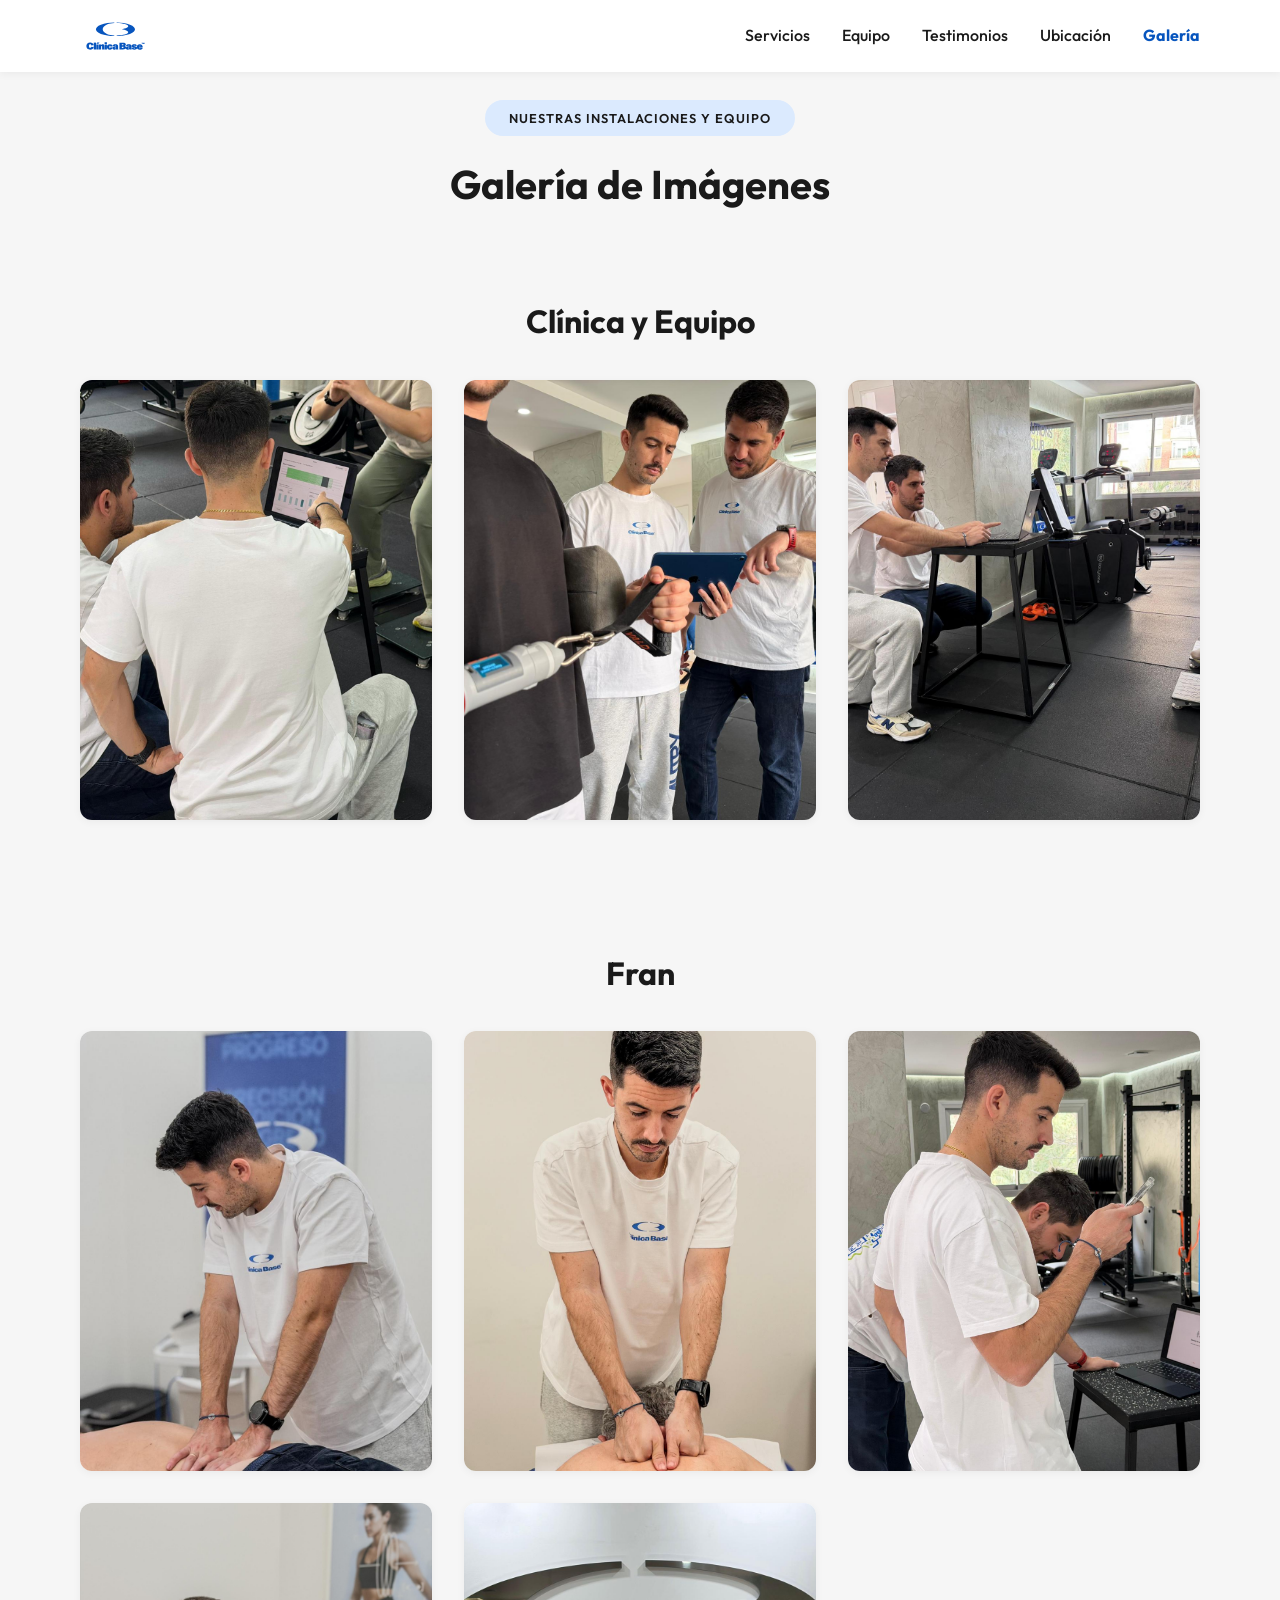
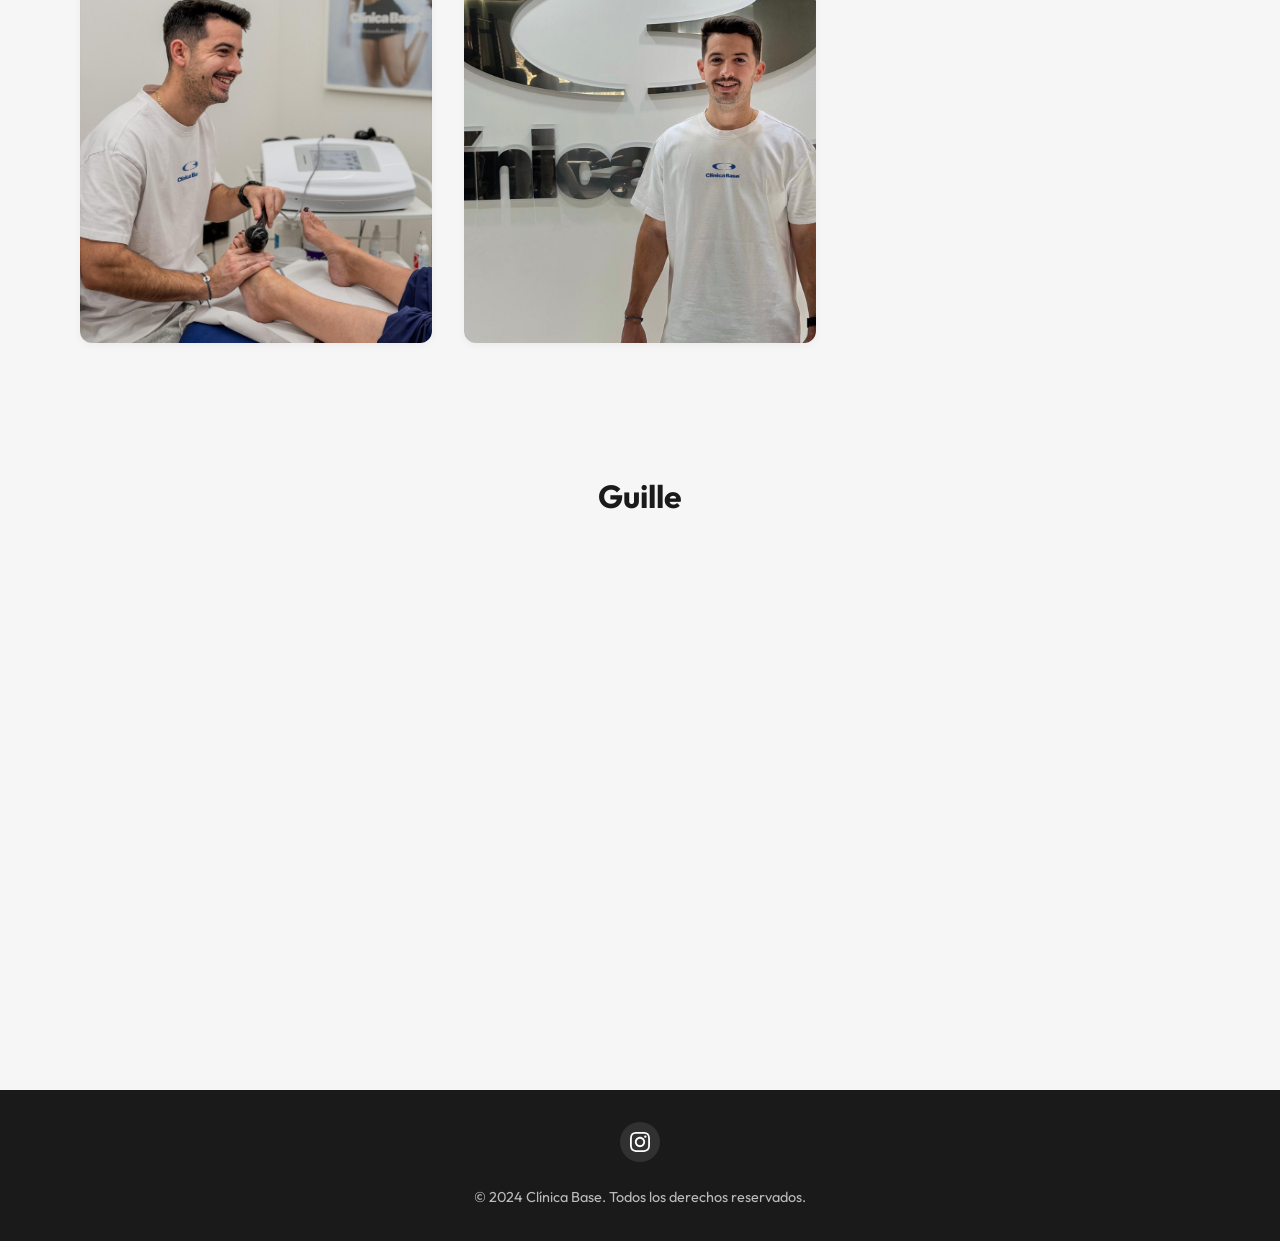
==== galeria.html @ cfa4b351 "imagenes e info personal" ====
<!DOCTYPE html>
<html lang="es">

<head>
    <!-- Google Analytics (GA4) -->
    <!-- Google tag (gtag.js) -->
    <script async src="https://www.googletagmanager.com/gtag/js?id=G-JNHDDGL425"></script>
    <script>
        window.dataLayer = window.dataLayer || [];
        function gtag() { dataLayer.push(arguments); }
        gtag('js', new Date());

        gtag('config', 'G-JNHDDGL425');
    </script>
    <meta charset="UTF-8">
    <meta name="viewport" content="width=device-width, initial-scale=1.0">
    <title>Galería - Clínica Base Fisioterapia</title>
    <meta name="description"
        content="Galería de imágenes de Clínica Base, nuestros profesionales Fran y Guille, y nuestras instalaciones.">

    <link rel="icon" type="image/svg+xml" href="assets/images/symbol.svg">
    <link rel="preconnect" href="https://fonts.googleapis.com">
    <link rel="preconnect" href="https://fonts.gstatic.com" crossorigin>
    <link href="https://fonts.googleapis.com/css2?family=Outfit:wght@300;400;600;700&display=swap" rel="stylesheet">
    <link rel="stylesheet" href="css/style.css?v=3">
</head>

<body>

    <header class="header">
        <div class="container header__container">
            <a href="index.html" class="logo">
                <img src="assets/images/logo.svg" alt="Clínica Base" style="height: 40px;">
            </a>
            <nav class="nav">
                <ul class="nav__list">
                    <li class="nav__item"><a href="index.html#servicios" class="nav__link">Servicios</a></li>
                    <li class="nav__item"><a href="index.html#equipo" class="nav__link">Equipo</a></li>
                    <li class="nav__item"><a href="index.html#testimonios" class="nav__link">Testimonios</a></li>
                    <li class="nav__item"><a href="index.html#ubicacion" class="nav__link">Ubicación</a></li>
                    <li class="nav__item"><a href="galeria.html" class="nav__link"
                            style="color: var(--color-primary); font-weight: 700;">Galería</a></li>
                </ul>
            </nav>
            <button class="nav-toggle" aria-label="Abrir menú">
                <span class="hamburger"></span>
            </button>
        </div>
    </header>

    <main style="padding-top: 100px;">
        <div class="container">
            <div class="section__header" style="text-align: center; margin-bottom: 3rem;">
                <span class="badge">NUESTRAS INSTALACIONES Y EQUIPO</span>
                <h1 class="section__title">Galería de Imágenes</h1>
            </div>

            <!-- Equipo / Clinica (Los Dos) -->
            <section class="gallery-section" id="clinica">
                <h2 class="gallery-category">Clínica y Equipo</h2>
                <div class="gallery__grid">
                    <div class="gallery-item">
                        <img src="assets/images/Fotos_losDos/PHOTO-2026-02-16-11-26-16.jpg" alt="Clínica y Equipo 1"
                            loading="lazy">
                    </div>
                    <div class="gallery-item">
                        <img src="assets/images/Fotos_losDos/PHOTO-2026-02-16-11-26-18.jpg" alt="Clínica y Equipo 2"
                            loading="lazy">
                    </div>
                    <div class="gallery-item">
                        <img src="assets/images/Fotos_losDos/PHOTO-2026-02-16-11-26-23.jpg" alt="Clínica y Equipo 3"
                            loading="lazy">
                    </div>
                </div>
            </section>

            <!-- Fran -->
            <section class="gallery-section" id="fran">
                <h2 class="gallery-category">Fran</h2>
                <div class="gallery__grid">
                    <div class="gallery-item">
                        <img src="assets/images/fotos_fran/PHOTO-2026-02-16-11-26-14.jpg" alt="Fran - Fisioterapia"
                            loading="lazy">
                    </div>
                    <div class="gallery-item">
                        <img src="assets/images/fotos_fran/PHOTO-2026-02-16-11-26-15.jpg" alt="Fran - Fisioterapia"
                            loading="lazy">
                    </div>
                    <div class="gallery-item">
                        <img src="assets/images/fotos_fran/PHOTO-2026-02-16-11-26-20.jpg" alt="Fran - Fisioterapia"
                            loading="lazy">
                    </div>
                    <div class="gallery-item">
                        <img src="assets/images/fotos_fran/PHOTO-2026-02-16-11-26-24 2.jpg" alt="Fran - Fisioterapia"
                            loading="lazy">
                    </div>
                    <div class="gallery-item">
                        <img src="assets/images/fotos_fran/PHOTO-2026-02-16-11-26-24.jpg" alt="Fran - Fisioterapia"
                            loading="lazy">
                    </div>
                </div>
            </section>

            <!-- Guille -->
            <section class="gallery-section" id="guille">
                <h2 class="gallery-category">Guille</h2>
                <div class="gallery__grid">
                    <div class="gallery-item">
                        <img src="assets/images/fotos_guille/PHOTO-2026-02-16-08-58-15 2.jpg"
                            alt="Guille - Fisioterapia" loading="lazy">
                    </div>
                    <div class="gallery-item">
                        <img src="assets/images/fotos_guille/PHOTO-2026-02-16-08-58-15.jpg" alt="Guille - Fisioterapia"
                            loading="lazy">
                    </div>
                </div>
            </section>

        </div>
    </main>

    <footer class="footer">
        <div class="container footer__container">
            <div class="footer__social">
                <a href="https://www.instagram.com/clinicabasefisioterapia/" target="_blank" class="social-link"
                    aria-label="Síguenos en Instagram">
                    <svg xmlns="http://www.w3.org/2000/svg" width="24" height="24" viewBox="0 0 24 24"
                        fill="currentColor">
                        <path
                            d="M12 2.163c3.204 0 3.584.012 4.85.07 3.252.148 4.771 1.691 4.919 4.919.058 1.265.069 1.645.069 4.849 0 3.205-.012 3.584-.069 4.849-.149 3.225-1.664 4.771-4.919 4.919-1.266.058-1.644.07-4.85.07-3.204 0-3.584-.012-4.849-.07-3.26-.149-4.771-1.699-4.919-4.92-.058-1.265-.07-1.644-.07-4.849 0-3.204.013-3.583.07-4.849.149-3.227 1.664-4.771 4.919-4.919 1.266-.057 1.645-.069 4.849-.069zm0-2.163c-3.259 0-3.667.014-4.947.072-4.358.2-6.78 2.618-6.98 6.98-.059 1.281-.073 1.689-.073 4.948 0 3.259.014 3.668.072 4.948.2 4.358 2.618 6.78 6.98 6.98 1.281.058 1.689.072 4.948.072 3.259 0 3.668-.014 4.948-.072 4.354-.2 6.782-2.618 6.979-6.98.059-1.28.073-1.689.073-4.948 0-3.259-.014-3.667-.072-4.947-.196-4.354-2.617-6.78-6.979-6.98-1.281-.059-1.69-.073-4.949-.073zm0 5.838c-3.403 0-6.162 2.759-6.162 6.162s2.759 6.163 6.162 6.163 6.162-2.759 6.162-6.163c0-3.403-2.759-6.162-6.162-6.162zm0 10.162c-2.209 0-4-1.79-4-4 0-2.209 1.791-4 4-4s4 1.791 4 4c0 2.21-1.791 4-4 4zm6.406-11.845c-.796 0-1.441.645-1.441 1.44s.645 1.44 1.441 1.44c.795 0 1.439-.645 1.439-1.44s-.644-1.44-1.439-1.44z" />
                    </svg>
                </a>
            </div>
            <p>&copy; 2024 Clínica Base. Todos los derechos reservados.</p>
        </div>
    </footer>

    <script src="js/main.js"></script>
</body>

</html>
---- css/style.css ----
:root {
    --color-primary: #0755be;
    --color-secondary: #4995ff;
    --color-dark: #1a1a1a;
    --color-light: #f6f6f6;
    --color-white: #ffffff;
    --color-text: #333333;
    --color-text-light: #666666;
    --color-whatsapp: #25D366;
    --color-badge-bg: #dbeafe;
    /* Light blue based on primary */

    --font-main: 'Outfit', sans-serif;

    --spacing-xs: 0.5rem;
    --spacing-sm: 1rem;
    --spacing-md: 2rem;
    --spacing-lg: 4rem;
    --spacing-xl: 8rem;

    --border-radius: 12px;
    --shadow-sm: 0 2px 8px rgba(0, 0, 0, 0.05);
    --shadow-md: 0 8px 24px rgba(0, 0, 0, 0.1);
    --shadow-lg: 0 16px 48px rgba(0, 0, 0, 0.15);

    --transition: all 0.3s ease;
}

* {
    margin: 0;
    padding: 0;
    box-sizing: border-box;
}

html {
    scroll-behavior: smooth;
}

body {
    font-family: var(--font-main);
    color: var(--color-text);
    background-color: var(--color-light);
    line-height: 1.6;
    overflow-x: hidden;
}

a {
    text-decoration: none;
    color: inherit;
}

ul {
    list-style: none;
}

img {
    max-width: 100%;
    display: block;
}

.container {
    width: 90%;
    max-width: 1200px;
    margin: 0 auto;
    padding: 0 var(--spacing-sm);
}

/* Buttons */
.btn {
    display: inline-flex;
    align-items: center;
    justify-content: center;
    padding: 0.8rem 1.5rem;
    border-radius: 50px;
    font-weight: 600;
    transition: var(--transition);
    cursor: pointer;
    gap: 0.5rem;
}

.btn--primary {
    background-color: var(--color-primary);
    color: var(--color-white);
}

.btn--primary:hover {
    background-color: #004494;
    transform: translateY(-2px);
    box-shadow: var(--shadow-md);
}

.btn--outline {
    border: 2px solid var(--color-white);
    color: var(--color-white);
    background: transparent;
}

.btn--outline:hover {
    background-color: var(--color-white);
    color: var(--color-primary);
}

.btn--whatsapp {
    background-color: var(--color-whatsapp);
    color: var(--color-white);
    width: 100%;
    margin-top: var(--spacing-sm);
}

.btn--whatsapp:hover {
    background-color: #128C7E;
    transform: translateY(-2px);
    box-shadow: var(--shadow-md);
}

.whatsapp-icon {
    width: 20px;
    height: 20px;
    fill: currentColor;
}

/* Badge */
.badge {
    display: inline-block;
    padding: 0.5rem 1.5rem;
    background-color: var(--color-badge-bg);
    color: var(--color-dark);
    font-size: 0.8rem;
    font-weight: 600;
    text-transform: uppercase;
    letter-spacing: 1px;
    border-radius: 50px;
    margin-bottom: 1rem;
}

/* Header */
.header {
    position: fixed;
    top: 0;
    left: 0;
    width: 100%;
    background-color: rgba(255, 255, 255, 0.95);
    backdrop-filter: blur(10px);
    z-index: 1000;
    box-shadow: var(--shadow-sm);
    padding: 1rem 0;
}

.header__container {
    display: flex;
    justify-content: space-between;
    align-items: center;
}

.logo {
    font-size: 1.5rem;
    font-weight: 700;
    color: var(--color-primary);
    text-transform: uppercase;
    letter-spacing: 1px;
}

.nav__list {
    display: flex;
    gap: var(--spacing-md);
}

.nav__link {
    font-weight: 500;
    color: var(--color-dark);
    transition: var(--transition);
}

.nav__link:hover {
    color: var(--color-secondary);
}

.nav-toggle {
    display: none;
    background: none;
    border: none;
    cursor: pointer;
}

/* Hero */
.hero {
    position: relative;
    height: 100vh;
    min-height: 600px;
    display: flex;
    align-items: center;
    color: var(--color-white);
    margin-top: -70px;
    padding-top: 70px;
}

.hero__bg {
    position: absolute;
    top: 0;
    left: 0;
    width: 100%;
    height: 100%;
    background-image: linear-gradient(rgba(0, 0, 0, 0.4), rgba(0, 0, 0, 0.6)), url('../assets/images/hero-bg.png');
    background-size: cover;
    background-position: center;
    z-index: -1;
}

.hero__content {
    max-width: 600px;
    animation: fadeInUp 1s ease-out;
}

.hero__title {
    font-size: 3.5rem;
    line-height: 1.1;
    margin-bottom: var(--spacing-sm);
    font-weight: 700;
}

.hero__subtitle {
    font-size: 1.2rem;
    margin-bottom: var(--spacing-md);
    opacity: 0.9;
}

.hero__actions {
    display: flex;
    gap: var(--spacing-sm);
}

/* Sections */
.section {
    padding: var(--spacing-xl) 0;
}

.section__title {
    text-align: center;
    font-size: 2.5rem;
    color: var(--color-dark);
    margin-bottom: var(--spacing-xs);
}

.section__subtitle {
    text-align: center;
    color: var(--color-text-light);
    margin-bottom: var(--spacing-lg);
    font-size: 1.1rem;
}

/* Services */
.services {
    background-color: var(--color-white);
}

.services__grid {
    display: grid;
    grid-template-columns: repeat(auto-fit, minmax(300px, 1fr));
    gap: var(--spacing-md);
}

.service-card {
    background: var(--color-light);
    padding: var(--spacing-md);
    border-radius: var(--border-radius);
    transition: var(--transition);
    border: 1px solid transparent;
}

.service-card:hover {
    transform: translateY(-5px);
    box-shadow: var(--shadow-md);
    border-color: var(--color-secondary);
    background: var(--color-white);
}

.service-card__icon-wrapper {
    width: 60px;
    height: 60px;
    background-color: var(--color-badge-bg);
    border-radius: 16px;
    display: flex;
    align-items: center;
    justify-content: center;
    margin-bottom: var(--spacing-sm);
}

.service-card__icon {
    width: 32px;
    height: 32px;
}

.service-card__title {
    font-size: 1.5rem;
    margin-bottom: var(--spacing-xs);
    color: var(--color-dark);
}

.service-card__desc {
    color: var(--color-text-light);
}

/* Team */
.team {
    background-color: var(--color-light);
}

.team__grid {
    display: grid;
    grid-template-columns: repeat(auto-fit, minmax(350px, 1fr));
    gap: var(--spacing-lg);
    max-width: 900px;
    margin: 0 auto;
}

.team-card {
    background: var(--color-white);
    border-radius: var(--border-radius);
    overflow: hidden;
    box-shadow: var(--shadow-sm);
    transition: var(--transition);
    display: flex;
    flex-direction: column;
}

.team-card:hover {
    transform: translateY(-5px);
    box-shadow: var(--shadow-lg);
}

.team-card__image-wrapper {
    height: 300px;
    overflow: hidden;
}

.team-card__image {
    width: 100%;
    height: 100%;
    object-fit: cover;
    transition: transform 0.5s ease;
}

.team-card:hover .team-card__image {
    transform: scale(1.05);
}

.team-card__content {
    padding: var(--spacing-md);
    flex-grow: 1;
    display: flex;
    flex-direction: column;
}

.team-card__name {
    font-size: 1.8rem;
    color: var(--color-dark);
    margin-bottom: 0.2rem;
}

.team-card__role {
    color: var(--color-secondary);
    font-weight: 600;
    margin-bottom: var(--spacing-sm);
    text-transform: uppercase;
    font-size: 0.9rem;
    letter-spacing: 1px;
}

.team-card__bio {
    color: var(--color-text-light);
    margin-bottom: var(--spacing-md);
    flex-grow: 1;
}

/* Testimonials */
.testimonials {
    background-color: #fffbf5;
}

.testimonials__grid {
    display: grid;
    grid-template-columns: repeat(auto-fit, minmax(300px, 1fr));
    gap: var(--spacing-md);
}



.google-review-card {
    background-color: var(--color-white);
    padding: var(--spacing-md);
    border-radius: 16px;
    box-shadow: 0 1px 3px rgba(0, 0, 0, 0.12), 0 1px 2px rgba(0, 0, 0, 0.24);
    transition: var(--transition);
    height: 100%;
    display: flex;
    flex-direction: column;
    text-align: left;
    border: 1px solid #e0e0e0;
}

.google-review-card:hover {
    transform: translateY(-2px);
    box-shadow: 0 3px 6px rgba(0, 0, 0, 0.16), 0 3px 6px rgba(0, 0, 0, 0.23);
}

.review-header {
    display: flex;
    align-items: center;
    margin-bottom: var(--spacing-sm);
}

.review-avatar {
    width: 40px;
    height: 40px;
    border-radius: 50%;
    margin-right: var(--spacing-md);
    display: flex;
    align-items: center;
    justify-content: center;
    font-weight: 600;
    color: var(--color-white);
    font-size: 1.1rem;
}

.review-info {
    flex: 1;
}

.review-name {
    font-weight: 700;
    font-size: 0.95rem;
    color: var(--color-dark);
    margin-bottom: 2px;
}

.review-meta {
    font-size: 0.8rem;
    color: var(--color-text-light);
    display: block;
}

.google-icon-small {
    width: 24px;
    height: 24px;
}

.review-stars {
    color: #fbbc04;
    /* Google Star Color */
    font-size: 1.2rem;
    letter-spacing: 2px;
    margin-bottom: var(--spacing-sm);
}

.review-text {
    font-size: 0.95rem;
    color: var(--color-text);
    line-height: 1.5;
}

/* Location */
.location {
    background-color: var(--color-white);
    text-align: center;
}

.location__address {
    font-size: 1.2rem;
    color: var(--color-text);
    margin-bottom: var(--spacing-md);
}

.location__map-placeholder {
    background-color: var(--color-light);
    height: 300px;
    border-radius: var(--border-radius);
    display: flex;
    align-items: center;
    justify-content: center;
    font-size: 1.2rem;
    color: var(--color-text-light);
}

/* Footer */
.footer {
    background-color: var(--color-dark);
    color: var(--color-white);
    padding: var(--spacing-md) 0;
    text-align: center;
}

.footer__container {
    display: flex;
    flex-direction: column;
    align-items: center;
    gap: var(--spacing-sm);
}

.footer__container p {
    opacity: 0.7;
    font-size: 0.9rem;
}

.footer__social {
    display: flex;
    gap: var(--spacing-sm);
    margin-bottom: var(--spacing-xs);
}

.social-link {
    color: var(--color-white);
    transition: var(--transition);
    display: flex;
    align-items: center;
    justify-content: center;
    width: 40px;
    height: 40px;
    border-radius: 50%;
    background-color: rgba(255, 255, 255, 0.1);
}

.social-link:hover {
    color: var(--color-white);
    background-color: var(--color-primary);
    transform: translateY(-2px);
}

.social-link svg {
    width: 20px;
    height: 20px;
    fill: currentColor;
}

/* Gallery */
.gallery-section {
    padding: var(--spacing-md) 0;
    margin-bottom: var(--spacing-lg);
}

.gallery__grid {
    display: grid;
    grid-template-columns: repeat(auto-fill, minmax(280px, 1fr));
    gap: var(--spacing-md);
}

.gallery-item {
    position: relative;
    overflow: hidden;
    border-radius: var(--border-radius);
    aspect-ratio: 4/5;
    box-shadow: var(--shadow-sm);
    transition: var(--transition);
    cursor: pointer;
    background-color: var(--color-white);
}

.gallery-item:hover {
    transform: translateY(-5px);
    box-shadow: var(--shadow-md);
}

.gallery-item img {
    width: 100%;
    height: 100%;
    object-fit: cover;
    transition: transform 0.5s ease;
}

.gallery-item:hover img {
    transform: scale(1.05);
}

.gallery-category {
    text-align: center;
    margin-bottom: var(--spacing-md);
    color: var(--color-dark);
    font-size: 2rem;
}

/* Animations */
@keyframes fadeInUp {
    from {
        opacity: 0;
        transform: translateY(20px);
    }

    to {
        opacity: 1;
        transform: translateY(0);
    }
}

/* Responsive */
@media (max-width: 768px) {
    .header__container {
        padding: 0 1rem;
    }

    .nav {
        position: fixed;
        top: 0;
        right: -100%;
        width: 80%;
        height: 100vh;
        background-color: var(--color-white);
        padding: var(--spacing-xl) var(--spacing-md);
        transition: var(--transition);
        box-shadow: -5px 0 15px rgba(0, 0, 0, 0.1);
    }

    .nav.active {
        right: 0;
    }

    .nav__list {
        flex-direction: column;
        gap: var(--spacing-md);
    }

    .nav-toggle {
        display: block;
        z-index: 1001;
    }

    .hamburger {
        display: block;
        width: 25px;
        height: 3px;
        background-color: var(--color-dark);
        position: relative;
        transition: var(--transition);
    }

    .hamburger::before,
    .hamburger::after {
        content: '';
        position: absolute;
        width: 100%;
        height: 100%;
        background-color: var(--color-dark);
        transition: var(--transition);
    }

    .hamburger::before {
        top: -8px;
    }

    .hamburger::after {
        top: 8px;
    }

    .nav-toggle.active .hamburger {
        background-color: transparent;
    }

    .nav-toggle.active .hamburger::before {
        transform: rotate(45deg);
        top: 0;
    }

    .nav-toggle.active .hamburger::after {
        transform: rotate(-45deg);
        top: 0;
    }

    .hero__title {
        font-size: 2.5rem;
    }

    .hero__actions {
        flex-direction: column;
    }

    .btn {
        width: 100%;
    }
}
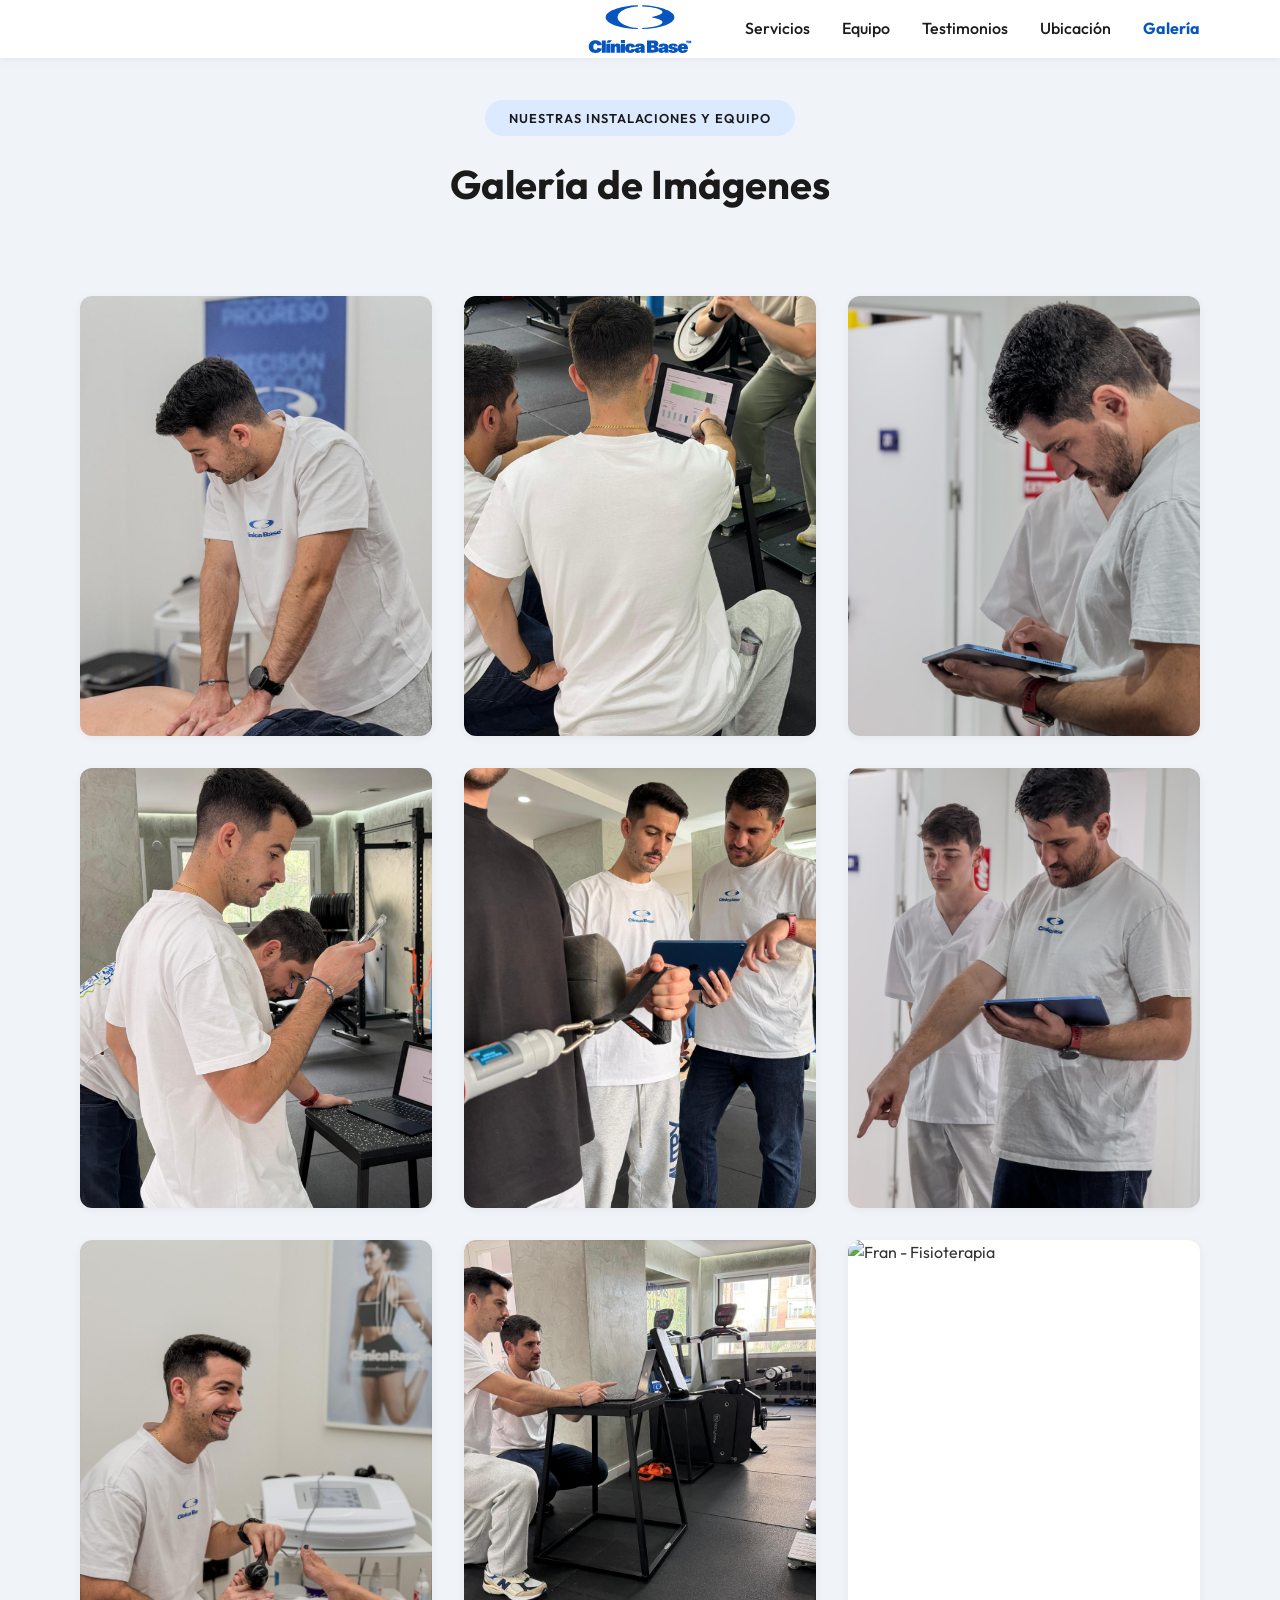
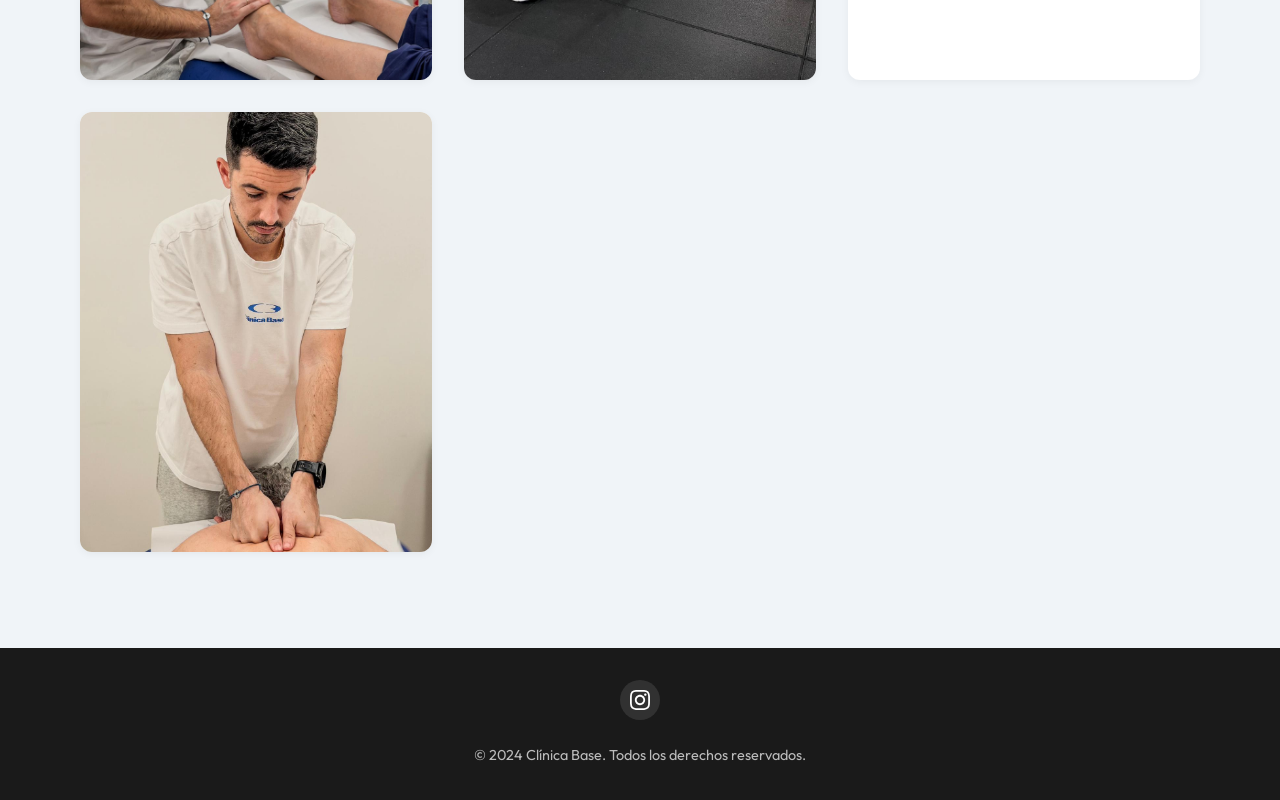
==== commit d24e1834: "galeria unificada y color corporativo logo mas grande" ====
--- a/galeria.html
+++ b/galeria.html
@@ -30,7 +30,7 @@
     <header class="header">
         <div class="container header__container">
             <a href="index.html" class="logo">
-                <img src="assets/images/logo.svg" alt="Clínica Base" style="height: 40px;">
+                <img src="assets/images/logo.svg" alt="Clínica Base" class="header__logo-img">
             </a>
             <nav class="nav">
                 <ul class="nav__list">
@@ -55,12 +55,24 @@
                 <h1 class="section__title">Galería de Imágenes</h1>
             </div>
 
-            <!-- Equipo / Clinica (Los Dos) -->
-            <section class="gallery-section" id="clinica">
-                <h2 class="gallery-category">Clínica y Equipo</h2>
+            <!-- Galería Unificada -->
+            <section class="gallery-section" id="galeria-completa">
                 <div class="gallery__grid">
+                    <!-- Fotos Mezcladas -->
+                    <div class="gallery-item">
+                        <img src="assets/images/fotos_fran/PHOTO-2026-02-16-11-26-14.jpg" alt="Fran - Fisioterapia"
+                            loading="lazy">
+                    </div>
                     <div class="gallery-item">
                         <img src="assets/images/Fotos_losDos/PHOTO-2026-02-16-11-26-16.jpg" alt="Clínica y Equipo 1"
+                            loading="lazy">
+                    </div>
+                    <div class="gallery-item">
+                        <img src="assets/images/fotos_guille/PHOTO-2026-02-16-08-58-15.jpg" alt="Guille - Fisioterapia"
+                            loading="lazy">
+                    </div>
+                    <div class="gallery-item">
+                        <img src="assets/images/fotos_fran/PHOTO-2026-02-16-11-26-20.jpg" alt="Fran - Fisioterapia"
                             loading="lazy">
                     </div>
                     <div class="gallery-item">
@@ -68,49 +80,23 @@
                             loading="lazy">
                     </div>
                     <div class="gallery-item">
-                        <img src="assets/images/Fotos_losDos/PHOTO-2026-02-16-11-26-23.jpg" alt="Clínica y Equipo 3"
-                            loading="lazy">
-                    </div>
-                </div>
-            </section>
-
-            <!-- Fran -->
-            <section class="gallery-section" id="fran">
-                <h2 class="gallery-category">Fran</h2>
-                <div class="gallery__grid">
-                    <div class="gallery-item">
-                        <img src="assets/images/fotos_fran/PHOTO-2026-02-16-11-26-14.jpg" alt="Fran - Fisioterapia"
-                            loading="lazy">
-                    </div>
-                    <div class="gallery-item">
-                        <img src="assets/images/fotos_fran/PHOTO-2026-02-16-11-26-15.jpg" alt="Fran - Fisioterapia"
-                            loading="lazy">
-                    </div>
-                    <div class="gallery-item">
-                        <img src="assets/images/fotos_fran/PHOTO-2026-02-16-11-26-20.jpg" alt="Fran - Fisioterapia"
-                            loading="lazy">
+                        <img src="assets/images/fotos_guille/PHOTO-2026-02-16-08-58-15 2.jpg"
+                            alt="Guille - Fisioterapia" loading="lazy">
                     </div>
                     <div class="gallery-item">
                         <img src="assets/images/fotos_fran/PHOTO-2026-02-16-11-26-24 2.jpg" alt="Fran - Fisioterapia"
                             loading="lazy">
                     </div>
                     <div class="gallery-item">
+                        <img src="assets/images/Fotos_losDos/PHOTO-2026-02-16-11-26-23.jpg" alt="Clínica y Equipo 3"
+                            loading="lazy">
+                    </div>
+                    <div class="gallery-item">
                         <img src="assets/images/fotos_fran/PHOTO-2026-02-16-11-26-24.jpg" alt="Fran - Fisioterapia"
                             loading="lazy">
                     </div>
-                </div>
-            </section>
-
-            <!-- Guille -->
-            <section class="gallery-section" id="guille">
-                <h2 class="gallery-category">Guille</h2>
-                <div class="gallery__grid">
                     <div class="gallery-item">
-                        <img src="assets/images/fotos_guille/PHOTO-2026-02-16-08-58-15 2.jpg"
-                            alt="Guille - Fisioterapia" loading="lazy">
-                    </div>
-                    <div class="gallery-item">
-                        <img src="assets/images/fotos_guille/PHOTO-2026-02-16-08-58-15.jpg" alt="Guille - Fisioterapia"
+                        <img src="assets/images/fotos_fran/PHOTO-2026-02-16-11-26-15.jpg" alt="Fran - Fisioterapia"
                             loading="lazy">
                     </div>
                 </div>
--- a/css/style.css
+++ b/css/style.css
@@ -2,7 +2,8 @@
     --color-primary: #0755be;
     --color-secondary: #4995ff;
     --color-dark: #1a1a1a;
-    --color-light: #f6f6f6;
+    --color-light: #f0f4f8;
+    /* Cooler, more corporate background */
     --color-white: #ffffff;
     --color-text: #333333;
     --color-text-light: #666666;
@@ -150,14 +151,28 @@
     display: flex;
     justify-content: space-between;
     align-items: center;
+    position: relative;
+    /* For absolute centering of logo */
 }
 
 .logo {
-    font-size: 1.5rem;
-    font-weight: 700;
-    color: var(--color-primary);
-    text-transform: uppercase;
-    letter-spacing: 1px;
+    position: absolute;
+    left: 50%;
+    transform: translateX(-50%);
+    z-index: 1005;
+    display: flex;
+    align-items: center;
+}
+
+.header__logo-img {
+    height: 70px;
+    /* Larger for PC */
+    transition: var(--transition);
+}
+
+.nav {
+    margin-left: auto;
+    /* Push to right when logo is absolute */
 }
 
 .nav__list {
@@ -374,7 +389,8 @@
 
 /* Testimonials */
 .testimonials {
-    background-color: #fffbf5;
+    background-color: #eaf0f6;
+    /* More corporate light blue/grey instead of warm yellowish */
 }
 
 .testimonials__grid {
@@ -620,6 +636,8 @@
     .nav-toggle {
         display: block;
         z-index: 1001;
+        margin-left: auto;
+        /* Push to right when logo is absolute */
     }
 
     .hamburger {
@@ -663,6 +681,24 @@
         top: 0;
     }
 
+    .header__logo-img {
+        height: 60px;
+        /* Larger for mobile than the previous 40px */
+    }
+
+    .hero {
+        align-items: flex-end;
+        padding-bottom: 2rem;
+        height: 80vh;
+        /* Reduces height to "zoom out" horizontally */
+        min-height: 500px;
+    }
+
+    .hero__bg {
+        background-position: 60% top;
+        /* Better balance between the two faces */
+    }
+
     .hero__title {
         font-size: 2.5rem;
     }
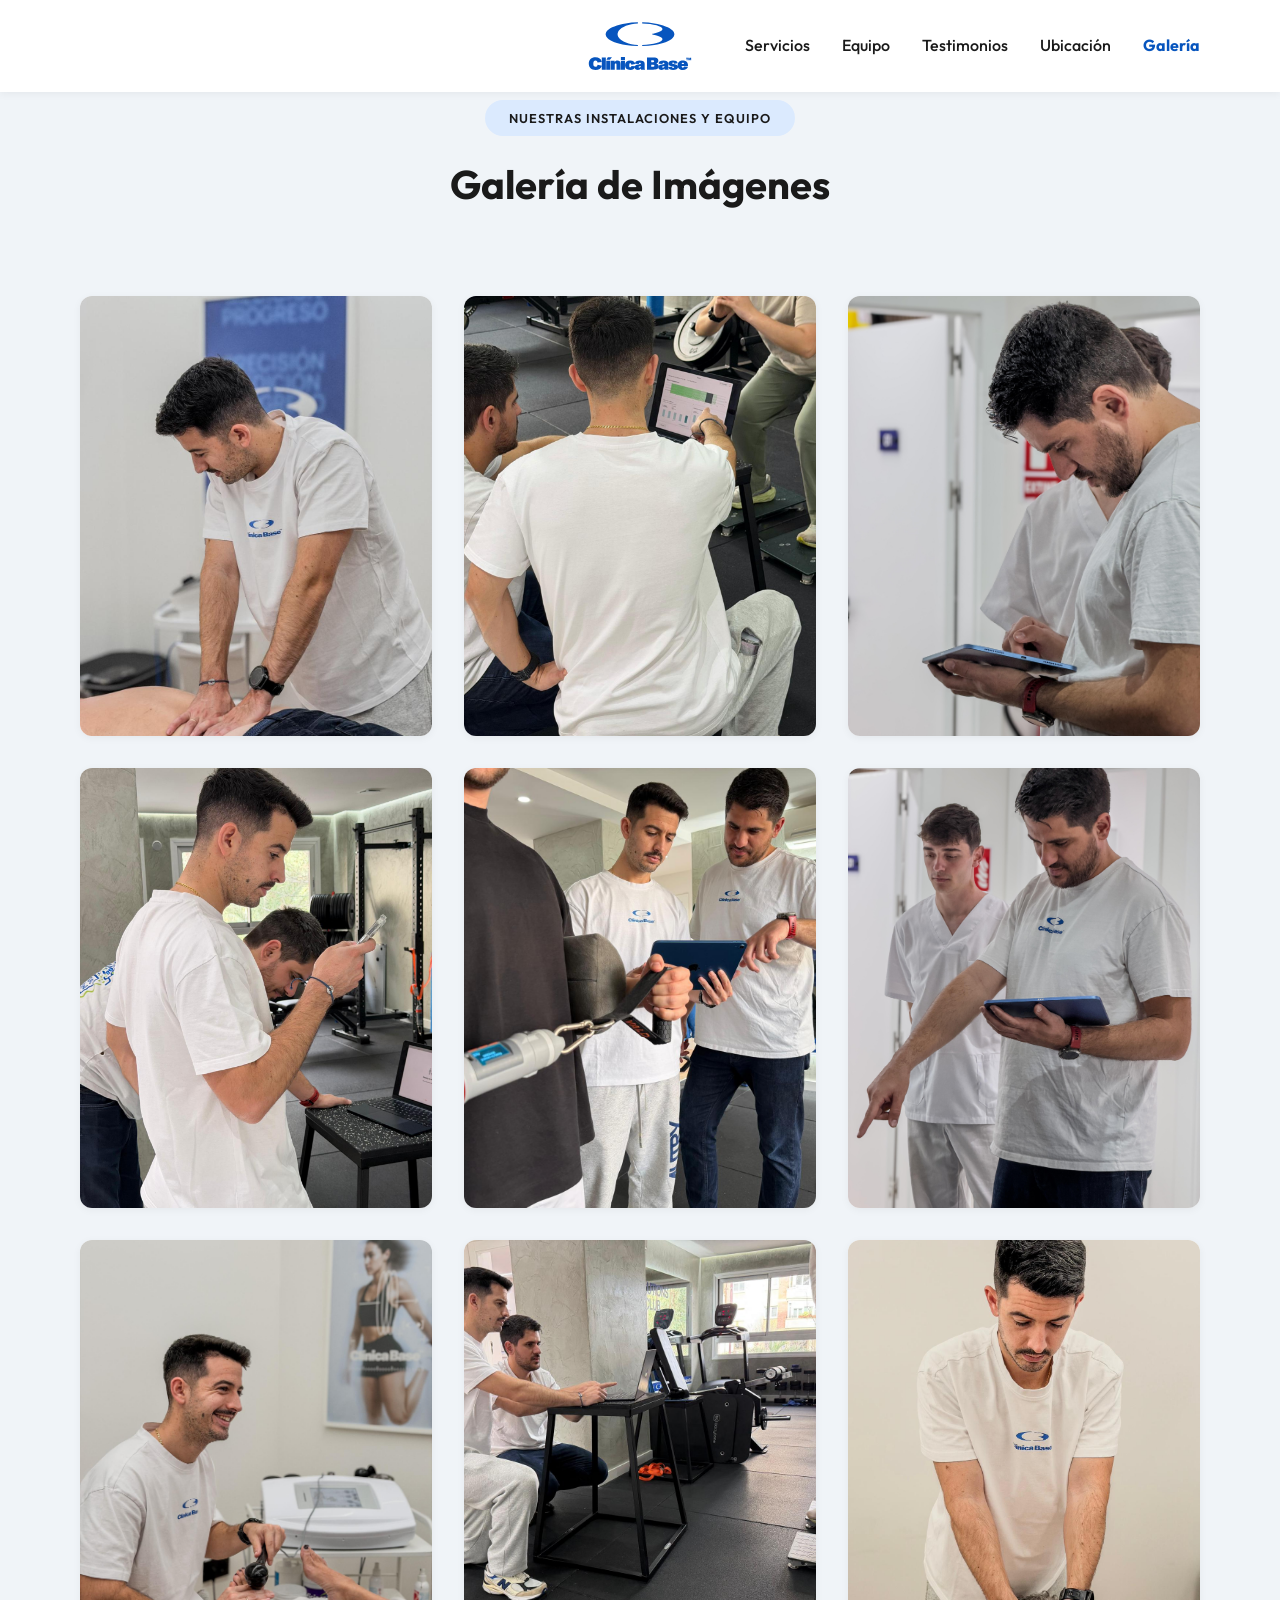
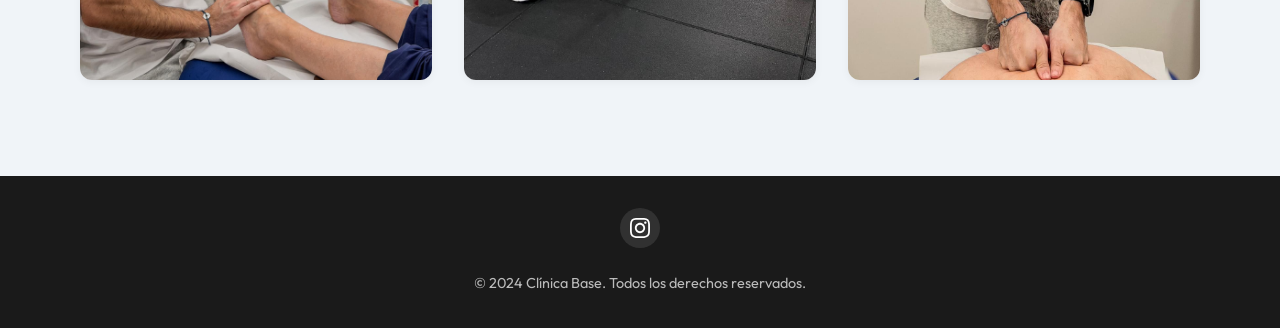
==== commit b6f65081: "borrar foto y nav bar cgrande" ====
--- a/galeria.html
+++ b/galeria.html
@@ -91,10 +91,7 @@
                         <img src="assets/images/Fotos_losDos/PHOTO-2026-02-16-11-26-23.jpg" alt="Clínica y Equipo 3"
                             loading="lazy">
                     </div>
-                    <div class="gallery-item">
-                        <img src="assets/images/fotos_fran/PHOTO-2026-02-16-11-26-24.jpg" alt="Fran - Fisioterapia"
-                            loading="lazy">
-                    </div>
+
                     <div class="gallery-item">
                         <img src="assets/images/fotos_fran/PHOTO-2026-02-16-11-26-15.jpg" alt="Fran - Fisioterapia"
                             loading="lazy">
--- a/css/style.css
+++ b/css/style.css
@@ -153,6 +153,7 @@
     align-items: center;
     position: relative;
     /* For absolute centering of logo */
+    min-height: 60px;
 }
 
 .logo {
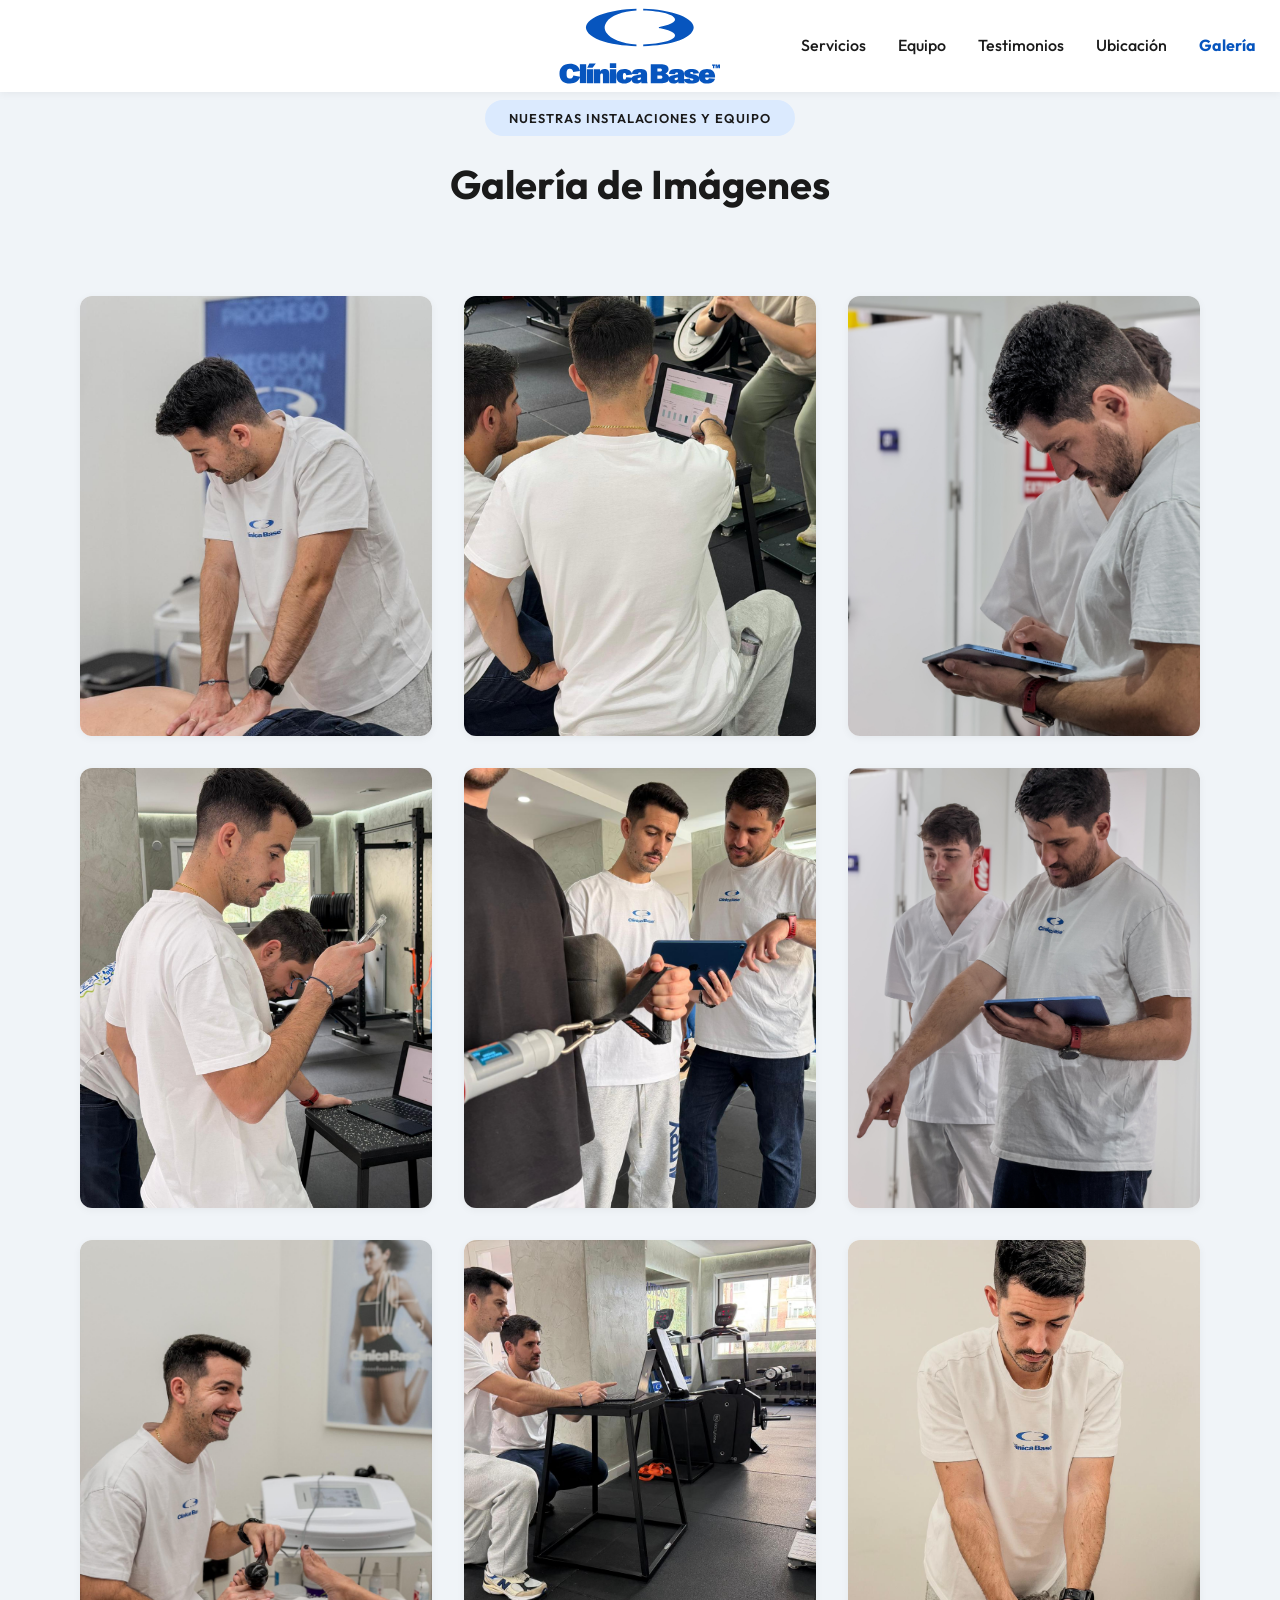
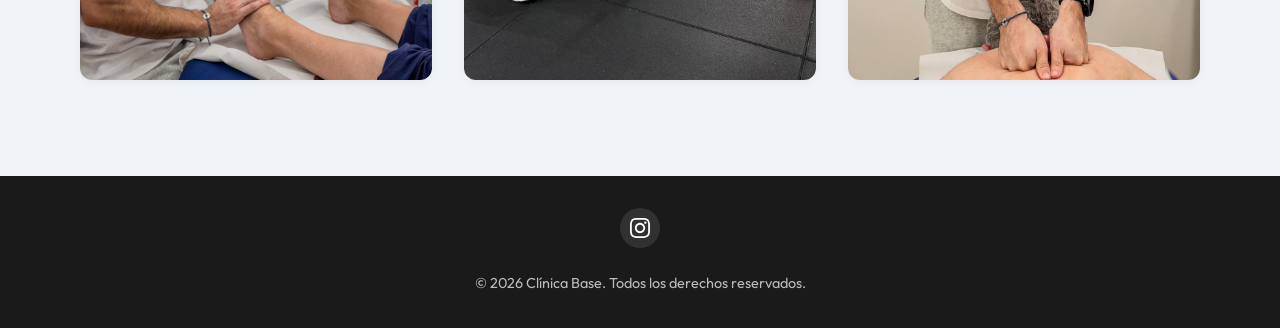
==== commit 09c81123: "iconos locales, robots y sitemap, footer 2026 Co-Authored-By: Claude Fable 5.2 <noreply@anthropic.co" ====
--- a/galeria.html
+++ b/galeria.html
@@ -114,7 +114,7 @@
                     </svg>
                 </a>
             </div>
-            <p>&copy; 2024 Clínica Base. Todos los derechos reservados.</p>
+            <p>&copy; 2026 Clínica Base. Todos los derechos reservados.</p>
         </div>
     </footer>
 
--- a/css/style.css
+++ b/css/style.css
@@ -152,8 +152,10 @@
     justify-content: space-between;
     align-items: center;
     position: relative;
-    /* For absolute centering of logo */
     min-height: 60px;
+    width: 100%;
+    max-width: 100%;
+    padding: 0 2.5rem;
 }
 
 .logo {
@@ -166,14 +168,13 @@
 }
 
 .header__logo-img {
-    height: 70px;
-    /* Larger for PC */
+    height: 110px;
     transition: var(--transition);
 }
 
 .nav {
-    margin-left: auto;
-    /* Push to right when logo is absolute */
+    position: absolute;
+    right: 1.5rem;
 }
 
 .nav__list {
@@ -207,7 +208,7 @@
     align-items: center;
     color: var(--color-white);
     margin-top: -70px;
-    padding-top: 70px;
+    padding-top: 80px;
 }
 
 .hero__bg {
@@ -218,7 +219,7 @@
     height: 100%;
     background-image: linear-gradient(rgba(0, 0, 0, 0.4), rgba(0, 0, 0, 0.6)), url('../assets/images/hero-bg.png');
     background-size: cover;
-    background-position: center;
+    background-position: center 20%;
     z-index: -1;
 }
 
@@ -266,7 +267,29 @@
 
 /* Services */
 .services {
+    position: relative;
     background-color: var(--color-white);
+}
+
+.services::before {
+    content: '';
+    position: absolute;
+    top: 0;
+    left: 0;
+    width: 100%;
+    height: 100%;
+    background-image: url('../assets/images/ClinicaBase_letters_bg.png');
+    background-size: cover;
+    background-position: center;
+    background-repeat: no-repeat;
+    opacity: 0.2;
+    filter: blur(3px);
+    z-index: 0;
+}
+
+.services > .container {
+    position: relative;
+    z-index: 1;
 }
 
 .services__grid {
@@ -318,7 +341,29 @@
 
 /* Team */
 .team {
+    position: relative;
     background-color: var(--color-light);
+}
+
+.team::before {
+    content: '';
+    position: absolute;
+    top: 0;
+    left: 0;
+    width: 100%;
+    height: 100%;
+    background-image: url('../assets/images/clinicabase_bg.png');
+    background-size: cover;
+    background-position: center;
+    background-repeat: no-repeat;
+    opacity: 0.3;
+    filter: blur(3px);
+    z-index: 0;
+}
+
+.team > .container {
+    position: relative;
+    z-index: 1;
 }
 
 .team__grid {
@@ -390,8 +435,29 @@
 
 /* Testimonials */
 .testimonials {
+    position: relative;
     background-color: #eaf0f6;
-    /* More corporate light blue/grey instead of warm yellowish */
+}
+
+.testimonials::before {
+    content: '';
+    position: absolute;
+    top: 0;
+    left: 0;
+    width: 100%;
+    height: 100%;
+    background-image: url('../assets/images/ClinicaBase_logo_bg.png');
+    background-size: cover;
+    background-position: center;
+    background-repeat: no-repeat;
+    opacity: 0.2;
+    filter: blur(3px);
+    z-index: 0;
+}
+
+.testimonials > .container {
+    position: relative;
+    z-index: 1;
 }
 
 .testimonials__grid {
@@ -693,6 +759,8 @@
         height: 80vh;
         /* Reduces height to "zoom out" horizontally */
         min-height: 500px;
+        margin-top: 80px;
+        /* Bumps the whole hero down below the white header */
     }
 
     .hero__bg {
@@ -711,4 +779,11 @@
     .btn {
         width: 100%;
     }
+
+    .team__grid,
+    .testimonials__grid,
+    .services__grid {
+        grid-template-columns: 1fr;
+        /* Stacks cards evenly and centers them on mobile */
+    }
 }
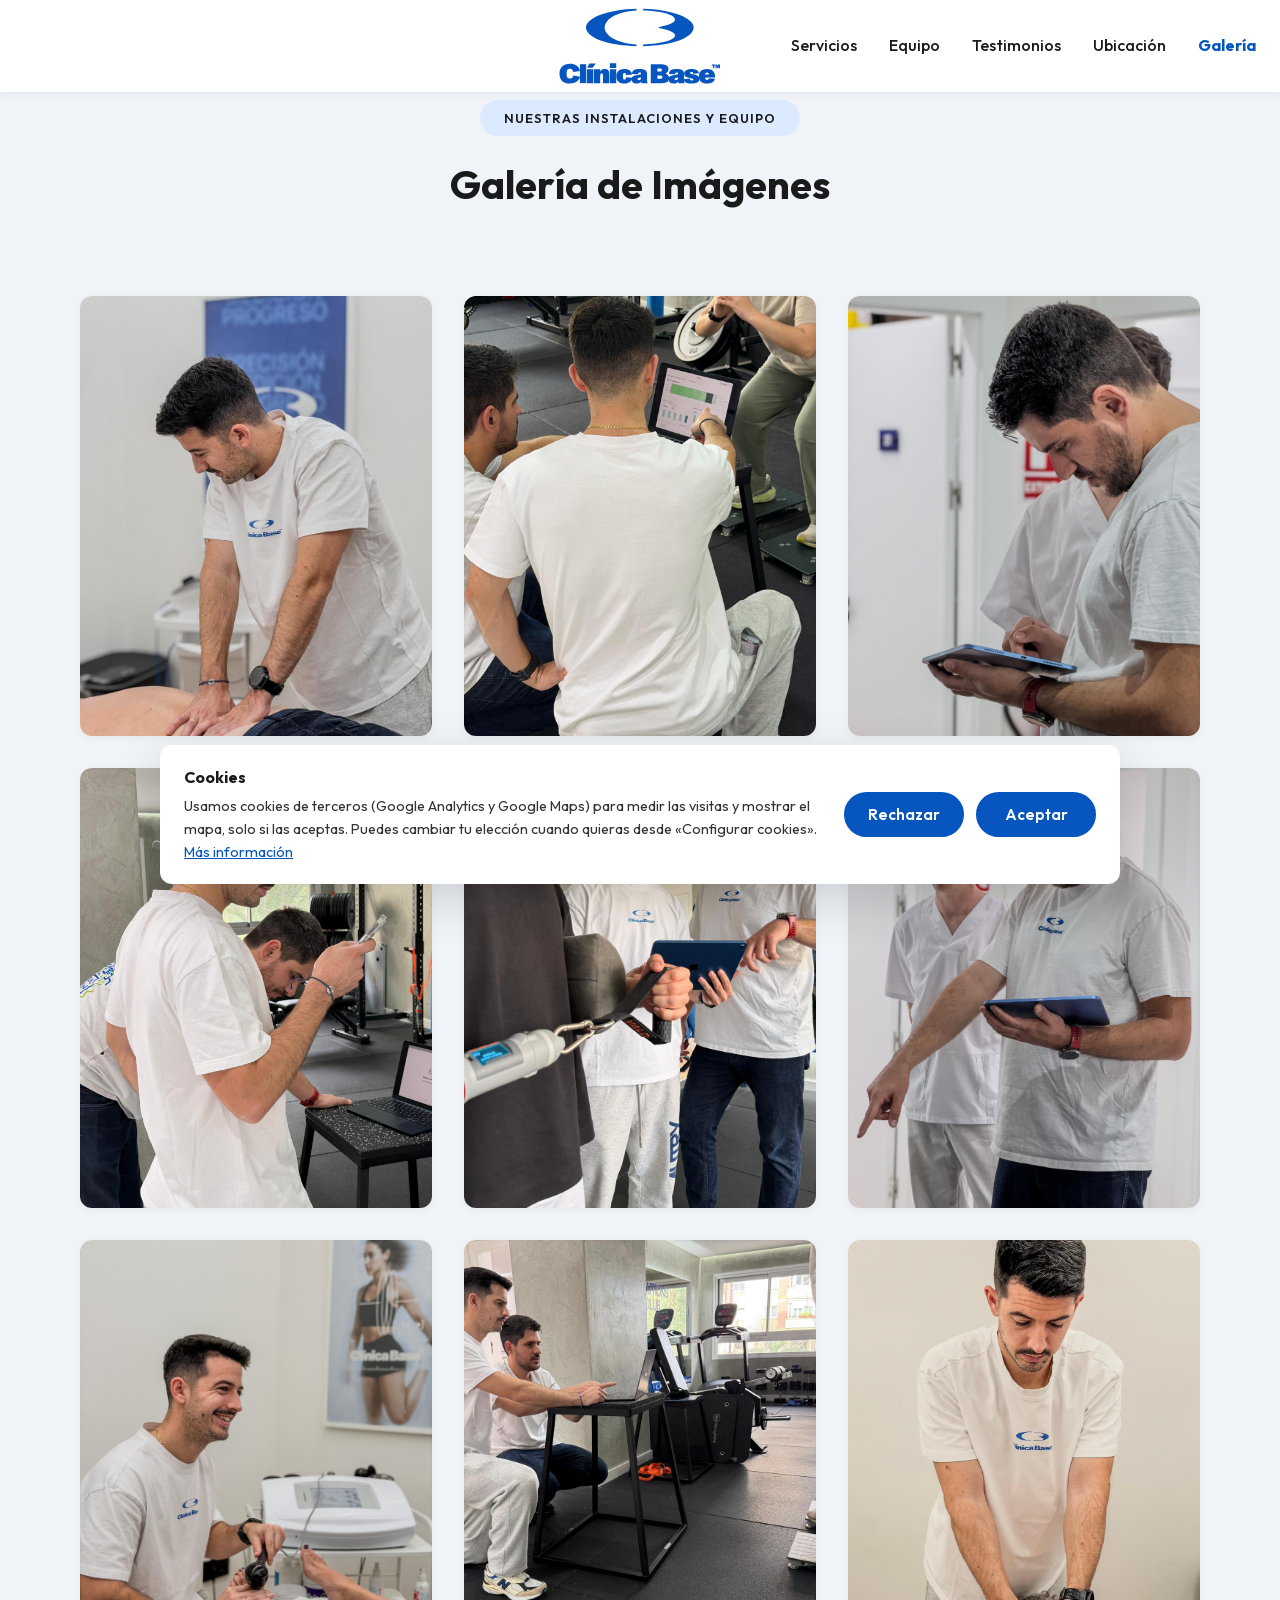
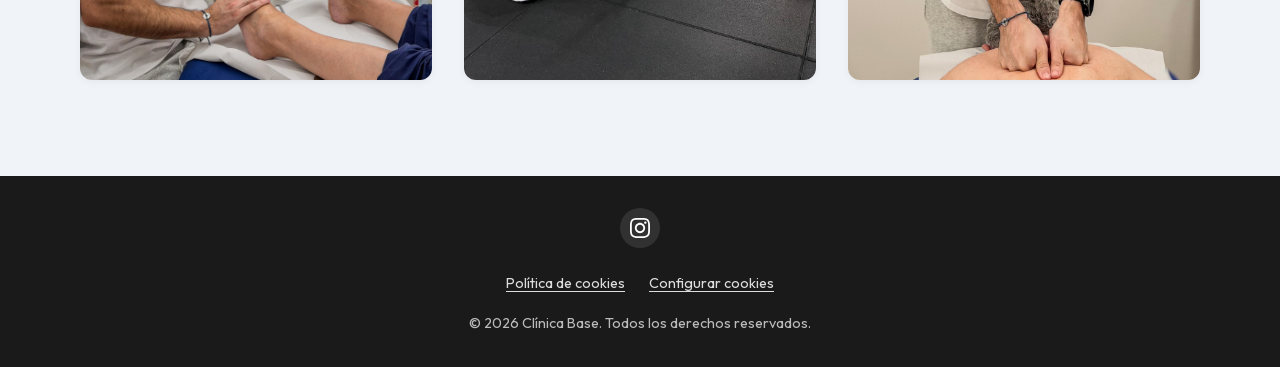
==== commit 65ac1c7c: "banner de cookies, politica de cookies y fuente local Co-Authored-By: Claude Fable 5.2 <noreply@anth" ====
--- a/galeria.html
+++ b/galeria.html
@@ -2,16 +2,6 @@
 <html lang="es">
 
 <head>
-    <!-- Google Analytics (GA4) -->
-    <!-- Google tag (gtag.js) -->
-    <script async src="https://www.googletagmanager.com/gtag/js?id=G-JNHDDGL425"></script>
-    <script>
-        window.dataLayer = window.dataLayer || [];
-        function gtag() { dataLayer.push(arguments); }
-        gtag('js', new Date());
-
-        gtag('config', 'G-JNHDDGL425');
-    </script>
     <meta charset="UTF-8">
     <meta name="viewport" content="width=device-width, initial-scale=1.0">
     <title>Galería - Clínica Base Fisioterapia</title>
@@ -19,10 +9,8 @@
         content="Galería de imágenes de Clínica Base, nuestros profesionales Fran y Guille, y nuestras instalaciones.">
 
     <link rel="icon" type="image/svg+xml" href="assets/images/symbol.svg">
-    <link rel="preconnect" href="https://fonts.googleapis.com">
-    <link rel="preconnect" href="https://fonts.gstatic.com" crossorigin>
-    <link href="https://fonts.googleapis.com/css2?family=Outfit:wght@300;400;600;700&display=swap" rel="stylesheet">
-    <link rel="stylesheet" href="css/style.css?v=3">
+    <link rel="preload" href="assets/fonts/outfit-latin.woff2" as="font" type="font/woff2" crossorigin>
+    <link rel="stylesheet" href="css/style.css?v=4">
 </head>
 
 <body>
@@ -114,11 +102,16 @@
                     </svg>
                 </a>
             </div>
+            <nav class="footer__legal" aria-label="Información legal">
+                <a href="politica-cookies.html">Política de cookies</a>
+                <button type="button" class="footer__cookie-btn" data-cookie-settings>Configurar cookies</button>
+            </nav>
             <p>&copy; 2026 Clínica Base. Todos los derechos reservados.</p>
         </div>
     </footer>
 
-    <script src="js/main.js"></script>
+    <script src="js/cookies.js?v=1"></script>
+    <script src="js/main.js?v=2"></script>
 </body>
 
 </html>
--- a/css/style.css
+++ b/css/style.css
@@ -1,3 +1,11 @@
+@font-face {
+    font-family: 'Outfit';
+    font-style: normal;
+    font-weight: 300 700;
+    font-display: swap;
+    src: url('../assets/fonts/outfit-latin.woff2') format('woff2');
+}
+
 :root {
     --color-primary: #0755be;
     --color-secondary: #4995ff;
@@ -786,4 +794,201 @@
         grid-template-columns: 1fr;
         /* Stacks cards evenly and centers them on mobile */
     }
-}+}
+
+/* Footer legal links */
+.footer__legal {
+    display: flex;
+    flex-wrap: wrap;
+    justify-content: center;
+    gap: 0.5rem 1.5rem;
+    font-size: 0.9rem;
+}
+
+.footer__legal a,
+.footer__cookie-btn {
+    color: var(--color-white);
+    opacity: 0.85;
+    text-decoration: underline;
+    text-underline-offset: 3px;
+    background: none;
+    border: none;
+    padding: 0;
+    font: inherit;
+    cursor: pointer;
+}
+
+.footer__legal a:hover,
+.footer__cookie-btn:hover {
+    opacity: 1;
+}
+
+/* Cookie banner */
+.cookie-banner {
+    position: fixed;
+    left: 1rem;
+    right: 1rem;
+    bottom: 1rem;
+    z-index: 2000;
+    max-width: 960px;
+    margin: 0 auto;
+    padding: 1.25rem 1.5rem;
+    background-color: var(--color-white);
+    color: var(--color-text);
+    border-radius: var(--border-radius);
+    box-shadow: var(--shadow-lg);
+    display: flex;
+    align-items: center;
+    gap: 1.5rem;
+}
+
+.cookie-banner__text {
+    flex: 1;
+    font-size: 0.9rem;
+}
+
+.cookie-banner__text strong {
+    display: block;
+    font-size: 1rem;
+    margin-bottom: 0.25rem;
+    color: var(--color-dark);
+}
+
+.cookie-banner__text a {
+    color: var(--color-primary);
+    text-decoration: underline;
+}
+
+.cookie-banner__actions {
+    display: flex;
+    gap: 0.75rem;
+    flex-shrink: 0;
+}
+
+/* Aceptar y Rechazar tienen el mismo peso visual */
+.cookie-banner__btn {
+    font-family: var(--font-main);
+    font-size: 0.95rem;
+    font-weight: 600;
+    min-width: 120px;
+    padding: 0.7rem 1.25rem;
+    border-radius: 50px;
+    border: 2px solid var(--color-primary);
+    background-color: var(--color-primary);
+    color: var(--color-white);
+    cursor: pointer;
+    transition: var(--transition);
+}
+
+.cookie-banner__btn:hover {
+    background-color: var(--color-dark);
+    border-color: var(--color-dark);
+}
+
+/* Map consent placeholder */
+.map-consent {
+    padding: 1.5rem;
+    text-align: center;
+    font-size: 1rem;
+}
+
+.map-consent p {
+    margin-bottom: 1rem;
+}
+
+/* Legal pages */
+.legal {
+    padding: 140px 0 var(--spacing-lg);
+}
+
+.legal__content {
+    max-width: 800px;
+    margin: 0 auto;
+    background-color: var(--color-white);
+    padding: 2.5rem;
+    border-radius: var(--border-radius);
+    box-shadow: var(--shadow-sm);
+}
+
+.legal__content h1 {
+    font-size: 2rem;
+    color: var(--color-dark);
+    margin-bottom: 0.5rem;
+}
+
+.legal__updated {
+    color: var(--color-text-light);
+    font-size: 0.9rem;
+    margin-bottom: 2rem;
+}
+
+.legal__content h2 {
+    font-size: 1.25rem;
+    color: var(--color-dark);
+    margin: 2rem 0 0.75rem;
+}
+
+.legal__content p,
+.legal__content ul {
+    margin-bottom: 1rem;
+}
+
+.legal__content ul {
+    list-style: disc;
+    padding-left: 1.5rem;
+}
+
+.legal__content a {
+    color: var(--color-primary);
+    text-decoration: underline;
+}
+
+.legal__table-wrapper {
+    overflow-x: auto;
+    margin-bottom: 1rem;
+}
+
+.legal__content table {
+    width: 100%;
+    border-collapse: collapse;
+    font-size: 0.9rem;
+}
+
+.legal__content th,
+.legal__content td {
+    text-align: left;
+    padding: 0.6rem 0.75rem;
+    border: 1px solid #dde3ea;
+    vertical-align: top;
+}
+
+.legal__content th {
+    background-color: var(--color-light);
+}
+
+.pendiente {
+    background-color: #fff3a3;
+    padding: 0 0.25rem;
+    font-weight: 600;
+}
+
+@media (max-width: 768px) {
+    .cookie-banner {
+        flex-direction: column;
+        align-items: stretch;
+        gap: 1rem;
+    }
+
+    .cookie-banner__actions {
+        width: 100%;
+    }
+
+    .cookie-banner__btn {
+        flex: 1;
+        width: auto;
+    }
+
+    .legal__content {
+        padding: 1.5rem;
+    }
+}
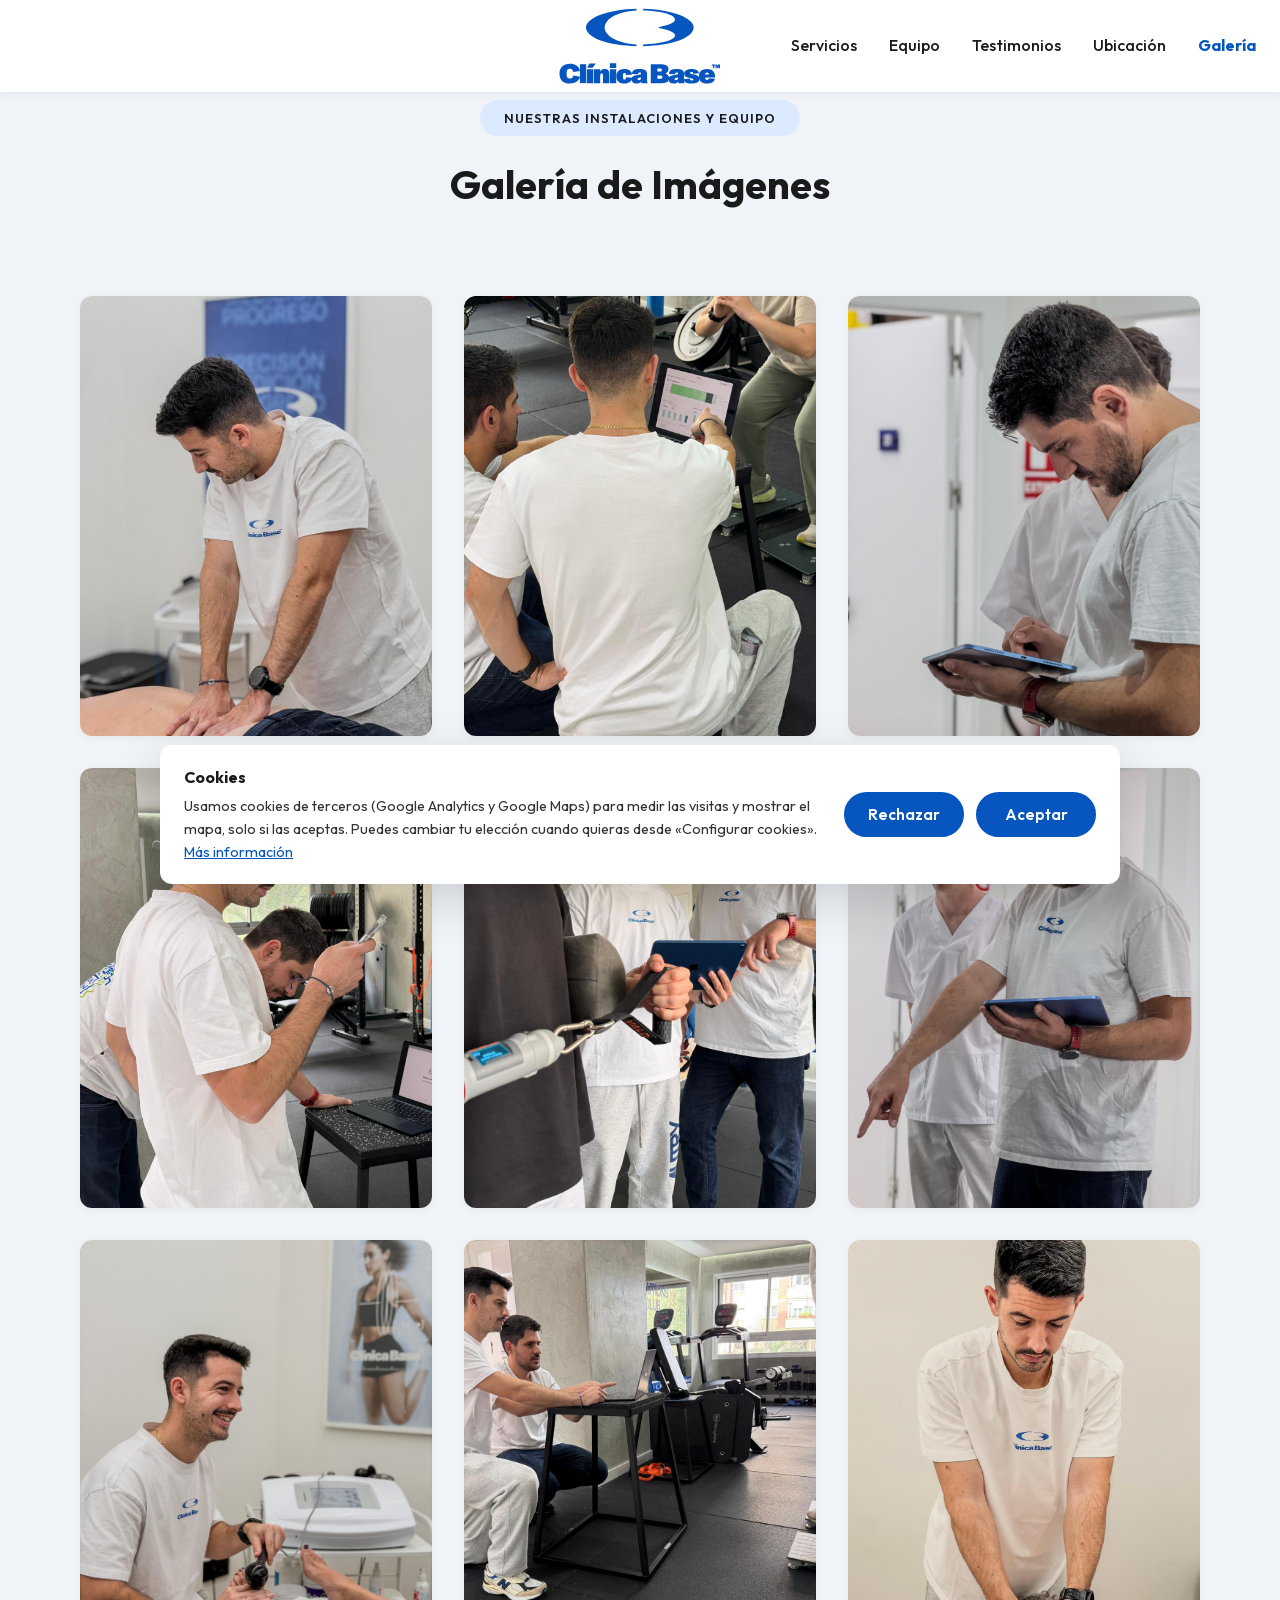
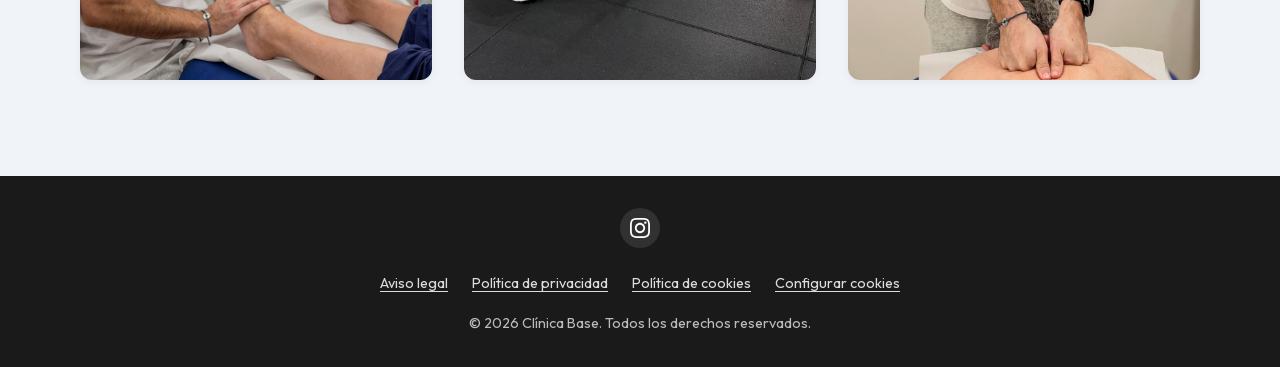
==== commit 2a64a091: "aviso legal y politica de privacidad Co-Authored-By: Claude Fable 5.2 <noreply@anthropic.com>" ====
--- a/galeria.html
+++ b/galeria.html
@@ -10,7 +10,7 @@
 
     <link rel="icon" type="image/svg+xml" href="assets/images/symbol.svg">
     <link rel="preload" href="assets/fonts/outfit-latin.woff2" as="font" type="font/woff2" crossorigin>
-    <link rel="stylesheet" href="css/style.css?v=4">
+    <link rel="stylesheet" href="css/style.css?v=6">
 </head>
 
 <body>
@@ -103,6 +103,8 @@
                 </a>
             </div>
             <nav class="footer__legal" aria-label="Información legal">
+                <a href="aviso-legal.html">Aviso legal</a>
+                <a href="politica-privacidad.html">Política de privacidad</a>
                 <a href="politica-cookies.html">Política de cookies</a>
                 <button type="button" class="footer__cookie-btn" data-cookie-settings>Configurar cookies</button>
             </nav>
--- a/css/style.css
+++ b/css/style.css
@@ -941,6 +941,7 @@
 .legal__content a {
     color: var(--color-primary);
     text-decoration: underline;
+    overflow-wrap: anywhere;
 }
 
 .legal__table-wrapper {
@@ -986,6 +987,8 @@
     .cookie-banner__btn {
         flex: 1;
         width: auto;
+        min-width: 0;
+        padding: 0.7rem 0.5rem;
     }
 
     .legal__content {
